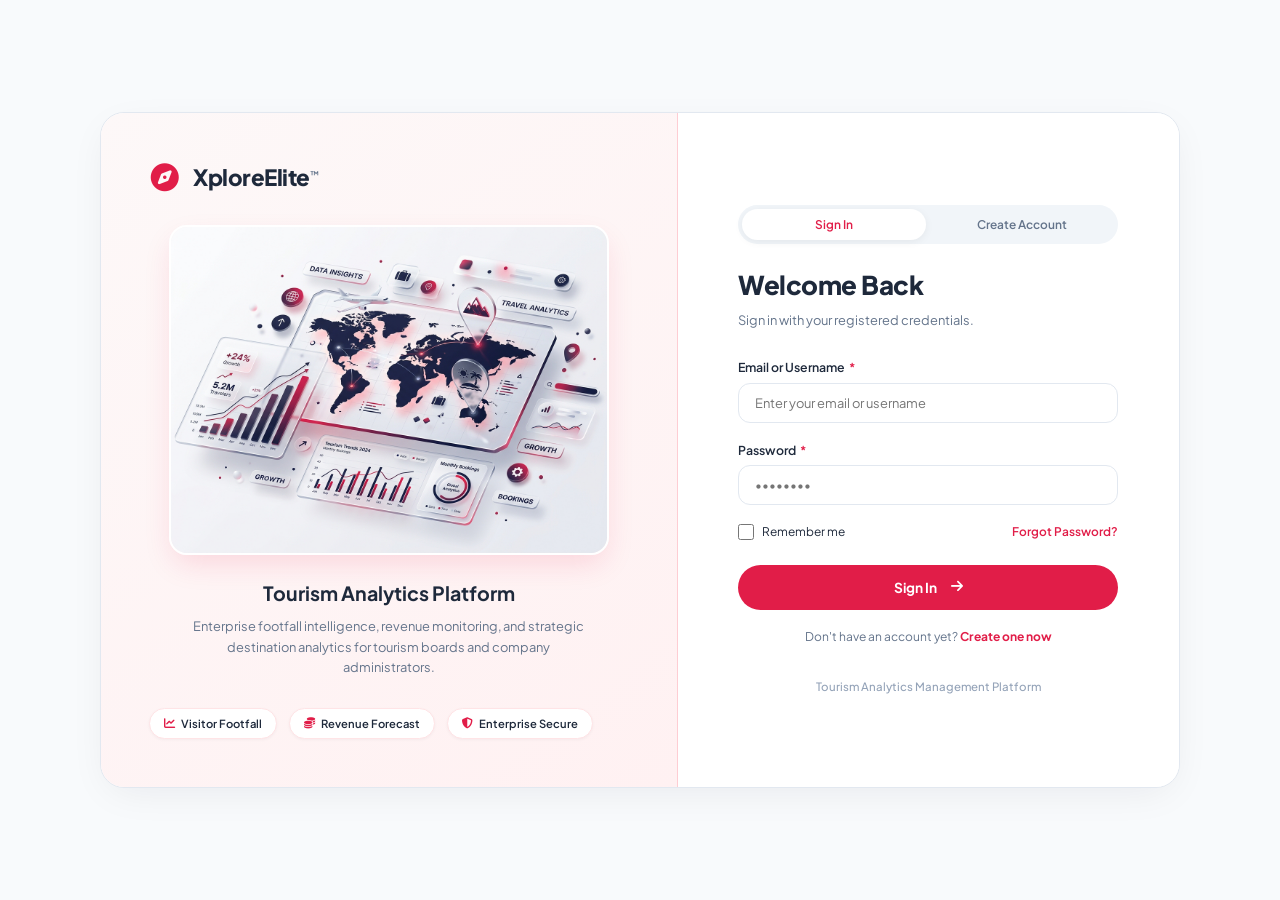
==== index.html @ 31a9223f "initial" ====
<!DOCTYPE html>
<html lang="en">
<head>
  <meta charset="UTF-8">
  <meta http-equiv="refresh" content="0; url=templates/login.html">
  <title>XploreElite - Tourism Footfall & Revenue Analytics</title>
  <script>
    // Redirect to login or dashboard
    window.location.href = "templates/login.html";
  </script>
</head>
<body style="font-family: sans-serif; display: flex; align-items: center; justify-content: center; height: 100vh; margin: 0; background-color: #f8fafc;">
  <p>Redirecting to <a href="templates/login.html">XploreElite Tourism Analytics</a>...</p>
</body>
</html>
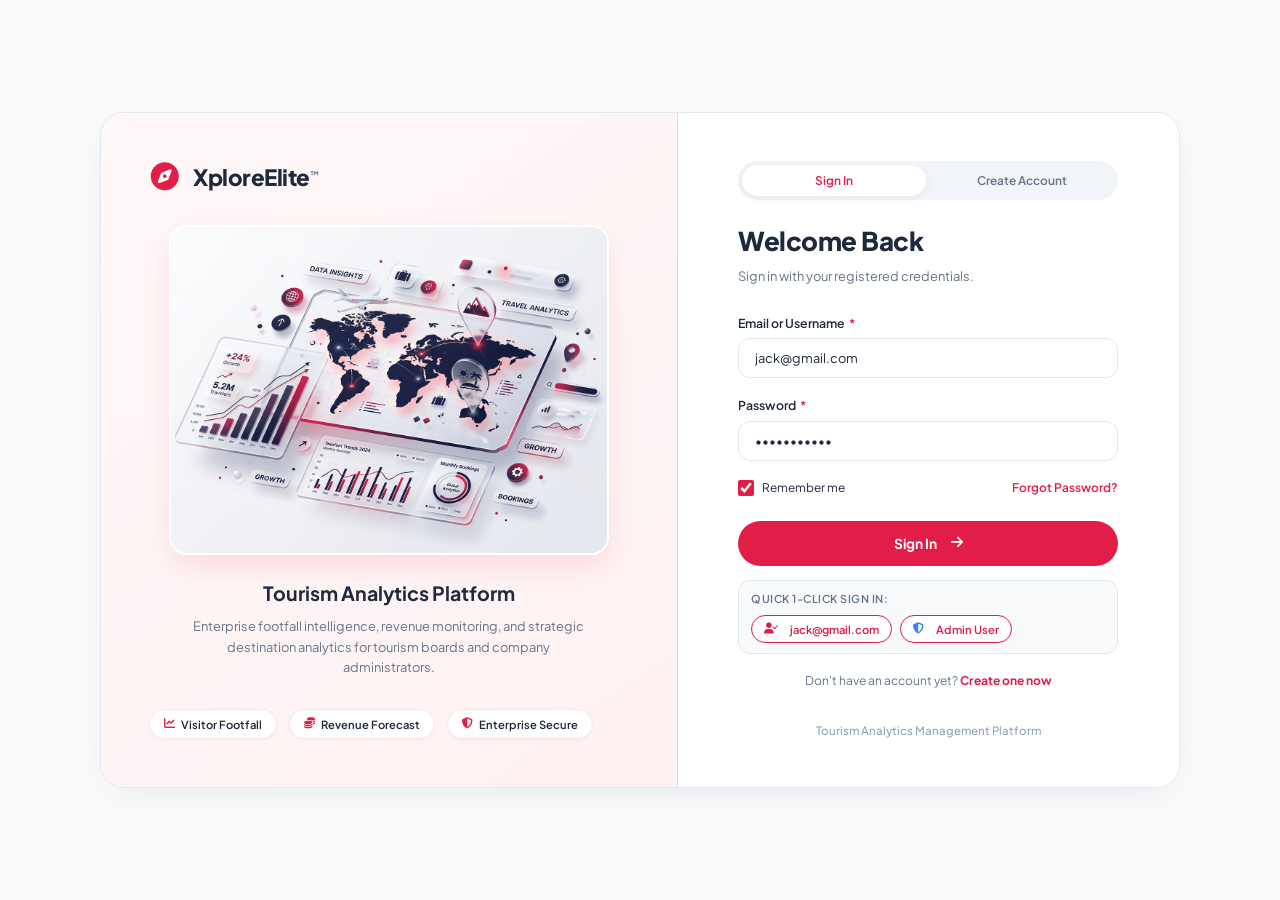
==== commit 10306410: "log in" ====
--- a/index.html
+++ b/index.html
@@ -2,11 +2,16 @@
 <html lang="en">
 <head>
   <meta charset="UTF-8">
+  <meta name="viewport" content="width=device-width, initial-scale=1.0">
   <meta http-equiv="refresh" content="0; url=templates/login.html">
   <title>XploreElite - Tourism Footfall & Revenue Analytics</title>
   <script>
-    // Redirect to login or dashboard
-    window.location.href = "templates/login.html";
+    // Redirect to dashboard if authenticated session exists, otherwise to login
+    if (sessionStorage.getItem('auth_token')) {
+      window.location.href = "templates/dashboard.html";
+    } else {
+      window.location.href = "templates/login.html";
+    }
   </script>
 </head>
 <body style="font-family: sans-serif; display: flex; align-items: center; justify-content: center; height: 100vh; margin: 0; background-color: #f8fafc;">
